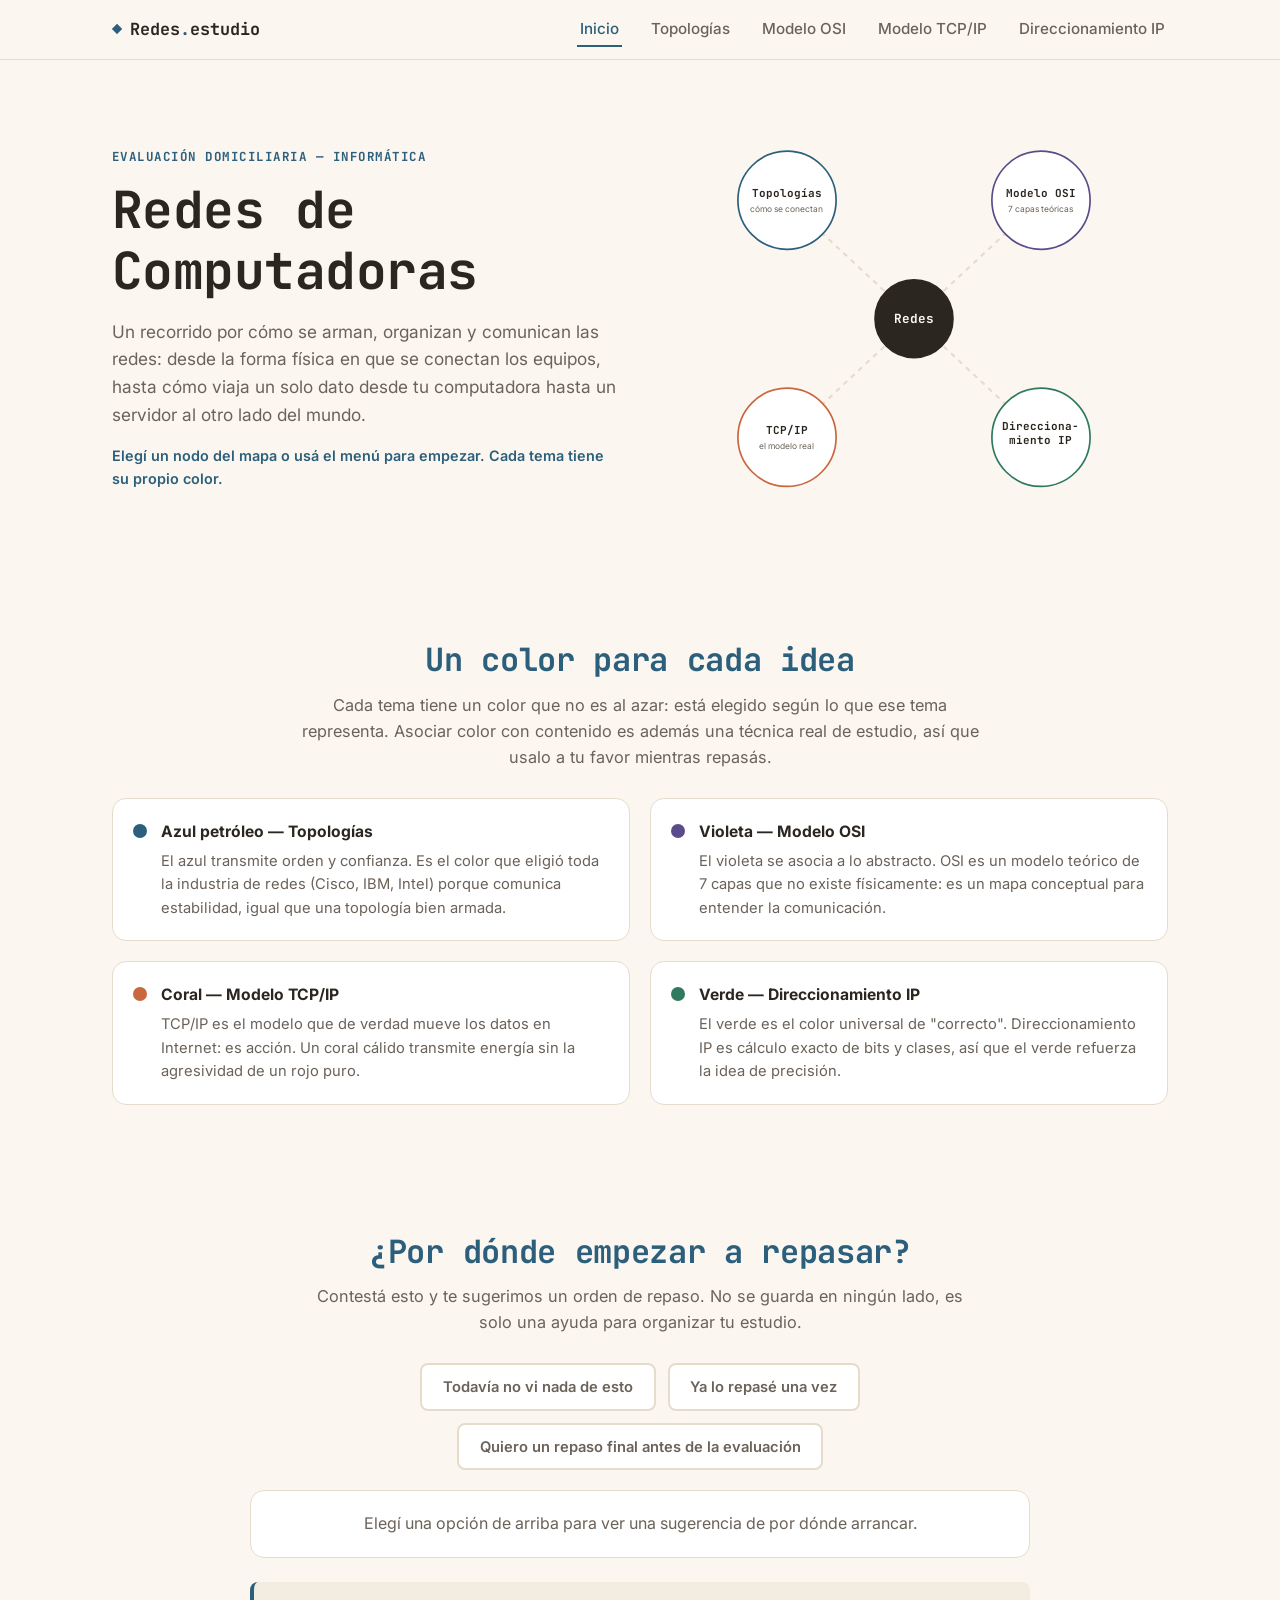
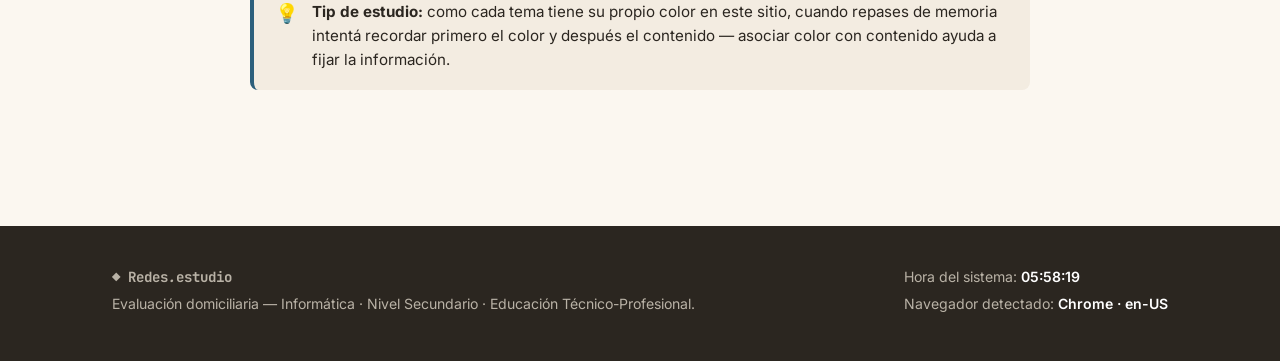
==== index.html @ 136ffb4f "Add files via upload" ====
<!DOCTYPE html>
<html lang="es">
<head>
  <meta charset="UTF-8">
  <meta name="viewport" content="width=device-width, initial-scale=1.0">
  <title>Redes de Computadoras | Evaluación Domiciliaria</title>
  <meta name="description" content="Sitio de estudio sobre topologías, modelo OSI, modelo TCP/IP y direccionamiento IP.">

  <!-- Tipografías: JetBrains Mono para títulos/números, Inter para texto de lectura -->
  <link rel="preconnect" href="https://fonts.googleapis.com">
  <link href="https://fonts.googleapis.com/css2?family=JetBrains+Mono:wght@500;700;800&family=Inter:wght@400;500;600;700&display=swap" rel="stylesheet">

  <link rel="stylesheet" href="style.css">
</head>
<body class="page-home">

  <!-- ===================== NAVEGACIÓN PRINCIPAL ===================== -->
  <header class="site-header">
    <nav class="navbar" aria-label="Navegación principal">
      <a href="index.html" class="brand">
        <span class="brand-icon" aria-hidden="true">◆</span>
        <span>Redes<em>.</em>estudio</span>
      </a>

      <!-- Botón hamburguesa para mobile -->
      <button class="nav-toggle" id="navToggle" aria-expanded="false" aria-controls="navMenu" aria-label="Abrir menú de navegación">
        <span></span><span></span><span></span>
      </button>

      <ul class="nav-menu" id="navMenu">
        <li><a href="index.html" class="active">Inicio</a></li>
        <li><a href="topologias.html" data-tema="topologias">Topologías</a></li>
        <li><a href="modelo-osi.html" data-tema="osi">Modelo OSI</a></li>
        <li><a href="modelo-tcpip.html" data-tema="tcpip">Modelo TCP/IP</a></li>
        <li><a href="direccionamiento-ip.html" data-tema="ip">Direccionamiento IP</a></li>
      </ul>
    </nav>
  </header>

  <main>
    <!-- ===================== HERO: MAPA DE RED INTERACTIVO ===================== -->
    <section class="hero">
      <div class="hero-text reveal">
        <p class="eyebrow">Evaluación domiciliaria — Informática</p>
        <h1>Redes de Computadoras</h1>
        <p class="hero-lead">
          Un recorrido por cómo se arman, organizan y comunican las redes: desde la forma
          física en que se conectan los equipos, hasta cómo viaja un solo dato desde tu
          computadora hasta un servidor al otro lado del mundo.
        </p>
        <p class="hero-hint">Elegí un nodo del mapa o usá el menú para empezar. Cada tema tiene su propio color.</p>
      </div>

      <!-- Mapa de red SVG: 4 nodos temáticos + nodo central "Redes" -->
      <div class="network-map reveal" aria-label="Mapa de navegación por temas">
        <svg viewBox="0 0 600 460" xmlns="http://www.w3.org/2000/svg" role="img" aria-labelledby="mapTitle">
          <title id="mapTitle">Mapa de los 4 temas de la guía, conectados a un nodo central</title>

          <!-- Cables (líneas) con clase para animación de "pulso" via CSS -->
          <line class="cable cable-top" x1="300" y1="230" x2="150" y2="90"></line>
          <line class="cable cable-top" x1="300" y1="230" x2="450" y2="90"></line>
          <line class="cable cable-bot" x1="300" y1="230" x2="150" y2="370"></line>
          <line class="cable cable-bot" x1="300" y1="230" x2="450" y2="370"></line>

          <!-- Nodo central -->
          <g class="node node-center">
            <circle cx="300" cy="230" r="46"></circle>
            <text x="300" y="235" text-anchor="middle">Redes</text>
          </g>

          <!-- Nodo: Topologías (azul) -->
          <a href="topologias.html" aria-label="Ir a Topologías">
            <g class="node node-link" data-color="topologias">
              <circle cx="150" cy="90" r="58"></circle>
              <text x="150" y="86" text-anchor="middle">Topologías</text>
              <text x="150" y="104" text-anchor="middle" class="node-sub">cómo se conectan</text>
            </g>
          </a>

          <!-- Nodo: Modelo OSI (violeta) -->
          <a href="modelo-osi.html" aria-label="Ir a Modelo OSI">
            <g class="node node-link" data-color="osi">
              <circle cx="450" cy="90" r="58"></circle>
              <text x="450" y="86" text-anchor="middle">Modelo OSI</text>
              <text x="450" y="104" text-anchor="middle" class="node-sub">7 capas teóricas</text>
            </g>
          </a>

          <!-- Nodo: TCP/IP (coral) -->
          <a href="modelo-tcpip.html" aria-label="Ir a Modelo TCP/IP">
            <g class="node node-link" data-color="tcpip">
              <circle cx="150" cy="370" r="58"></circle>
              <text x="150" y="366" text-anchor="middle">TCP/IP</text>
              <text x="150" y="384" text-anchor="middle" class="node-sub">el modelo real</text>
            </g>
          </a>

          <!-- Nodo: Direccionamiento IP (verde) -->
          <a href="direccionamiento-ip.html" aria-label="Ir a Direccionamiento IP">
            <g class="node node-link" data-color="ip">
              <circle cx="450" cy="370" r="58"></circle>
              <text x="450" y="362" text-anchor="middle">Direcciona-</text>
              <text x="450" y="378" text-anchor="middle">miento IP</text>
            </g>
          </a>
        </svg>
      </div>
    </section>

    <!-- ===================== POR QUÉ ESTOS COLORES ===================== -->
    <section class="section-block reveal">
      <h2>Un color para cada idea</h2>
      <p class="section-lead">
        Cada tema tiene un color que no es al azar: está elegido según lo que ese tema
        representa. Asociar color con contenido es además una técnica real de estudio,
        así que usalo a tu favor mientras repasás.
      </p>

      <div class="color-legend">
        <div class="legend-item" data-color="topologias">
          <span class="dot"></span>
          <div>
            <strong>Azul petróleo — Topologías</strong>
            <p>El azul transmite orden y confianza. Es el color que eligió toda la industria
              de redes (Cisco, IBM, Intel) porque comunica estabilidad, igual que una topología
              bien armada.</p>
          </div>
        </div>
        <div class="legend-item" data-color="osi">
          <span class="dot"></span>
          <div>
            <strong>Violeta — Modelo OSI</strong>
            <p>El violeta se asocia a lo abstracto. OSI es un modelo teórico de 7 capas que no
              existe físicamente: es un mapa conceptual para entender la comunicación.</p>
          </div>
        </div>
        <div class="legend-item" data-color="tcpip">
          <span class="dot"></span>
          <div>
            <strong>Coral — Modelo TCP/IP</strong>
            <p>TCP/IP es el modelo que de verdad mueve los datos en Internet: es acción. Un
              coral cálido transmite energía sin la agresividad de un rojo puro.</p>
          </div>
        </div>
        <div class="legend-item" data-color="ip">
          <span class="dot"></span>
          <div>
            <strong>Verde — Direccionamiento IP</strong>
            <p>El verde es el color universal de "correcto". Direccionamiento IP es cálculo
              exacto de bits y clases, así que el verde refuerza la idea de precisión.</p>
          </div>
        </div>
      </div>
    </section>

    <!-- ===================== POR DÓNDE EMPEZAR (interactivo) ===================== -->
    <section class="section-block reveal" id="empezar">
      <h2>¿Por dónde empezar a repasar?</h2>
      <p class="section-lead">
        Contestá esto y te sugerimos un orden de repaso. No se guarda en ningún lado,
        es solo una ayuda para organizar tu estudio.
      </p>

      <div class="start-picker" role="group" aria-label="Elegí tu nivel de repaso">
        <button class="pick-btn" data-nivel="nunca">Todavía no vi nada de esto</button>
        <button class="pick-btn" data-nivel="una-vez">Ya lo repasé una vez</button>
        <button class="pick-btn" data-nivel="repaso-final">Quiero un repaso final antes de la evaluación</button>
      </div>

      <div class="start-result" id="startResult" aria-live="polite">
        Elegí una opción de arriba para ver una sugerencia de por dónde arrancar.
      </div>

      <div class="callout callout-tip">
        <span class="callout-icon" aria-hidden="true">💡</span>
        <p><strong>Tip de estudio:</strong> como cada tema tiene su propio color en este sitio, cuando repases de memoria intentá recordar primero el color y después el contenido — asociar color con contenido ayuda a fijar la información.</p>
      </div>
    </section>
  </main>

  <!-- ===================== FOOTER ===================== -->
  <footer class="site-footer">
    <div class="footer-grid">
      <div>
        <p class="brand-footer"><span aria-hidden="true">◆</span> Redes<em>.</em>estudio</p>
        <p>Evaluación domiciliaria — Informática · Nivel Secundario · Educación Técnico-Profesional.</p>
      </div>
      <div class="footer-info">
        <p>Hora del sistema: <span id="reloj">--:--:--</span></p>
        <p>Navegador detectado: <span id="navegadorInfo">—</span></p>
      </div>
    </div>
  </footer>

  <!-- Botón flotante volver arriba -->
  <button id="btnVolverArriba" class="btn-top" aria-label="Volver arriba" title="Volver arriba">↑</button>

  <script src="script.js"></script>
</body>
</html>
---- style.css ----
/* ==========================================================================
   REDES.ESTUDIO — HOJA DE ESTILOS PRINCIPAL
   Paleta basada en teoría del color:
   - Fondo marfil cálido: reduce fatiga visual y ansiedad de estudio.
   - Sin rojo puro en ningún estado (ni errores): evita elevar el estrés.
   - Cada tema tiene su propio color con significado (ver README / index.html).
   ========================================================================== */

/* ---------- 1. VARIABLES GLOBALES ---------- */
:root {
  /* Base neutra cálida */
  --bg: #FBF7F0;
  --bg-alt: #F3ECE1;
  --surface: #FFFFFF;
  --ink: #2B2620;
  --muted: #6B6259;
  --border: #E5DCCB;

  /* Color "de marca" por defecto (home) */
  --accent: #2C5F7C;
  --accent-ink: #FFFFFF;

  /* Estado de error/atención: terracota apagado, nunca rojo puro */
  --warn: #B5654A;

  /* Colores temáticos (definidos con significado, ver index.html) */
  --c-topologias: #2C5F7C;
  --c-topologias-soft: #DCE9F0;
  --c-osi: #5B4B8A;
  --c-osi-soft: #E6E1F2;
  --c-tcpip: #C9683F;
  --c-tcpip-soft: #F5E1D3;
  --c-ip: #2F7A5E;
  --c-ip-soft: #DCEDE4;

  /* Tipografía */
  --font-display: 'JetBrains Mono', 'Courier New', monospace;
  --font-body: 'Inter', system-ui, -apple-system, sans-serif;

  /* Layout */
  --max-width: 1120px;
  --radius: 14px;
  --radius-sm: 8px;
  --shadow: 0 4px 20px rgba(43, 38, 32, 0.06);
  --shadow-md: 0 10px 30px rgba(43, 38, 32, 0.10);

  --transition: 200ms ease;
}

/* Cada página temática sobrescribe --accent según su data-color */
body.page-tema[data-color="topologias"] { --accent: var(--c-topologias); --accent-soft: var(--c-topologias-soft); }
body.page-tema[data-color="osi"]        { --accent: var(--c-osi);        --accent-soft: var(--c-osi-soft); }
body.page-tema[data-color="tcpip"]      { --accent: var(--c-tcpip);      --accent-soft: var(--c-tcpip-soft); }
body.page-tema[data-color="ip"]         { --accent: var(--c-ip);         --accent-soft: var(--c-ip-soft); }

/* ---------- 2. RESET BÁSICO ---------- */
* { box-sizing: border-box; margin: 0; padding: 0; }

html { scroll-behavior: smooth; }

body {
  font-family: var(--font-body);
  background: var(--bg);
  color: var(--ink);
  line-height: 1.6;
  font-size: 16px;
  -webkit-font-smoothing: antialiased;
}

img, svg { display: block; max-width: 100%; }

a { color: inherit; text-decoration: none; }

ul { list-style: none; }

button {
  font-family: inherit;
  cursor: pointer;
  border: none;
  background: none;
  color: inherit;
}

input, select {
  font-family: inherit;
  font-size: 1rem;
}

h1, h2, h3 {
  font-family: var(--font-display);
  line-height: 1.2;
  letter-spacing: -0.01em;
}

/* Respeta a quienes prefieren menos movimiento */
@media (prefers-reduced-motion: reduce) {
  html { scroll-behavior: auto; }
  *, *::before, *::after { animation-duration: 0.001ms !important; transition-duration: 0.001ms !important; }
}

/* Foco visible accesible en todo elemento interactivo */
a:focus-visible, button:focus-visible, input:focus-visible, select:focus-visible {
  outline: 3px solid var(--accent);
  outline-offset: 2px;
  border-radius: 4px;
}

/* ---------- 3. UTILIDADES DE LAYOUT ---------- */
main { display: block; }

.section-block {
  max-width: var(--max-width);
  margin: 0 auto;
  padding: clamp(2.5rem, 5vw, 4.5rem) clamp(1.25rem, 4vw, 2rem);
}

.section-block > h2 {
  font-size: clamp(1.5rem, 3vw, 2rem);
  color: var(--accent);
  margin-bottom: 0.75rem;
  text-align: center;
}

.section-block > .section-lead {
  max-width: 68ch;
  color: var(--muted);
  margin: 0 auto 1.75rem;
  font-size: 1.02rem;
  text-align: center;
}

.eyebrow {
  font-family: var(--font-display);
  text-transform: uppercase;
  letter-spacing: 0.12em;
  font-size: 0.78rem;
  color: var(--accent);
  font-weight: 700;
  margin-bottom: 0.75rem;
}

/* Bloques de contenido (acordeón, tablas, tarjetas) centrados y con ancho
   de lectura cómodo, para que no queden pegados al margen izquierdo */
.accordion,
.table-wrap,
.translator,
.ip-calculator,
.comparator,
.matching-game,
.cards-grid,
.check-list,
.ip-bytes-demo,
.start-picker,
.start-result {
  max-width: 780px;
  margin-left: auto;
  margin-right: auto;
}

.info-card {
  max-width: 780px;
  margin-left: auto;
  margin-right: auto;
}


/* Animación de aparición al hacer scroll (IntersectionObserver la activa) */
.reveal {
  opacity: 0;
  transform: translateY(18px);
  transition: opacity 600ms ease, transform 600ms ease;
}
.reveal.is-visible {
  opacity: 1;
  transform: translateY(0);
}

/* ---------- 4. NAVEGACIÓN ---------- */
.site-header {
  position: sticky;
  top: 0;
  z-index: 100;
  background: rgba(251, 247, 240, 0.92);
  backdrop-filter: blur(8px);
  border-bottom: 1px solid var(--border);
}

.navbar {
  max-width: var(--max-width);
  margin: 0 auto;
  display: flex;
  align-items: center;
  justify-content: space-between;
  padding: 1rem clamp(1.25rem, 4vw, 2rem);
}

.brand {
  display: flex;
  align-items: center;
  gap: 0.5rem;
  font-family: var(--font-display);
  font-weight: 700;
  font-size: 1.05rem;
}
.brand em { color: var(--accent); font-style: normal; }
.brand-icon { color: var(--accent); }

.nav-menu {
  display: flex;
  gap: clamp(0.75rem, 2vw, 1.75rem);
}

.nav-menu a {
  font-size: 0.95rem;
  font-weight: 500;
  color: var(--muted);
  padding: 0.4rem 0.2rem;
  border-bottom: 2px solid transparent;
  transition: color var(--transition), border-color var(--transition);
}

.nav-menu a:hover,
.nav-menu a.active {
  color: var(--accent);
  border-bottom-color: var(--accent);
}

/* Botón hamburguesa, oculto en desktop */
.nav-toggle {
  display: none;
  flex-direction: column;
  gap: 5px;
  padding: 0.4rem;
}
.nav-toggle span {
  width: 24px;
  height: 2px;
  background: var(--ink);
  border-radius: 2px;
  transition: transform var(--transition), opacity var(--transition);
}
.nav-toggle[aria-expanded="true"] span:nth-child(1) { transform: translateY(7px) rotate(45deg); }
.nav-toggle[aria-expanded="true"] span:nth-child(2) { opacity: 0; }
.nav-toggle[aria-expanded="true"] span:nth-child(3) { transform: translateY(-7px) rotate(-45deg); }

/* ---------- 5. HERO (HOME) ---------- */
.hero {
  max-width: var(--max-width);
  margin: 0 auto;
  padding: clamp(2rem, 6vw, 4rem) clamp(1.25rem, 4vw, 2rem);
  display: grid;
  grid-template-columns: 1fr 1fr;
  gap: 2.5rem;
  align-items: center;
}

.hero-text h1 {
  font-size: clamp(2.2rem, 5vw, 3.2rem);
  margin-bottom: 1rem;
  color: var(--ink);
}

.hero-lead {
  color: var(--muted);
  font-size: 1.08rem;
  max-width: 52ch;
  margin-bottom: 1rem;
}

.hero-hint {
  font-size: 0.9rem;
  color: var(--accent);
  font-weight: 600;
}

/* ---------- 6. MAPA DE RED SVG (HOME) ---------- */
.network-map svg {
  width: 100%;
  height: auto;
  overflow: visible;
}

.cable {
  stroke: var(--border);
  stroke-width: 2.5;
  stroke-dasharray: 6 6;
  animation: dash-flow 3.5s linear infinite;
}
@keyframes dash-flow {
  to { stroke-dashoffset: -120; }
}

.node circle {
  fill: var(--surface);
  stroke: var(--border);
  stroke-width: 2;
  transition: transform var(--transition), stroke var(--transition), fill var(--transition);
  transform-origin: center;
  transform-box: fill-box;
}

.node-center circle {
  fill: var(--ink);
  stroke: var(--ink);
}
.node-center text {
  fill: var(--bg);
  font-family: var(--font-display);
  font-weight: 700;
  font-size: 15px;
}

.node-link { cursor: pointer; }
.node-link text {
  font-family: var(--font-display);
  font-weight: 700;
  font-size: 13px;
  fill: var(--ink);
  pointer-events: none;
}
.node-link .node-sub {
  font-family: var(--font-body);
  font-weight: 400;
  font-size: 10px;
  fill: var(--muted);
}

.node-link[data-color="topologias"] circle { stroke: var(--c-topologias); }
.node-link[data-color="osi"] circle        { stroke: var(--c-osi); }
.node-link[data-color="tcpip"] circle      { stroke: var(--c-tcpip); }
.node-link[data-color="ip"] circle         { stroke: var(--c-ip); }

.node-link:hover circle,
.node-link:focus circle {
  transform: scale(1.06);
}
.node-link[data-color="topologias"]:hover circle { fill: var(--c-topologias-soft); }
.node-link[data-color="osi"]:hover circle        { fill: var(--c-osi-soft); }
.node-link[data-color="tcpip"]:hover circle      { fill: var(--c-tcpip-soft); }
.node-link[data-color="ip"]:hover circle         { fill: var(--c-ip-soft); }

/* ---------- 7. LEYENDA DE COLORES (HOME) ---------- */
.color-legend {
  display: grid;
  grid-template-columns: repeat(2, 1fr);
  gap: 1.25rem;
}

.legend-item {
  display: flex;
  gap: 0.9rem;
  background: var(--surface);
  border: 1px solid var(--border);
  border-radius: var(--radius);
  padding: 1.25rem;
}

.legend-item .dot {
  flex-shrink: 0;
  width: 14px;
  height: 14px;
  border-radius: 50%;
  margin-top: 0.3rem;
}
.legend-item[data-color="topologias"] .dot { background: var(--c-topologias); }
.legend-item[data-color="osi"] .dot        { background: var(--c-osi); }
.legend-item[data-color="tcpip"] .dot      { background: var(--c-tcpip); }
.legend-item[data-color="ip"] .dot         { background: var(--c-ip); }

.legend-item strong { display: block; margin-bottom: 0.35rem; font-size: 0.98rem; }
.legend-item p { color: var(--muted); font-size: 0.92rem; }

/* ---------- 8. HERO DE PÁGINA TEMÁTICA ---------- */
.tema-hero {
  max-width: var(--max-width);
  margin: 0 auto;
  padding: clamp(2.5rem, 6vw, 4rem) clamp(1.25rem, 4vw, 2rem) 1rem;
  border-bottom: 1px solid var(--border);
  text-align: center;
}

.tema-hero .hero-lead {
  margin-left: auto;
  margin-right: auto;
}

.tema-hero h1 {
  font-size: clamp(2rem, 4.5vw, 2.8rem);
  color: var(--accent);
  margin-bottom: 1rem;
}

/* ---------- 9. TARJETAS / ACORDEÓN ---------- */
.accordion {
  display: flex;
  flex-direction: column;
  gap: 0.75rem;
}

.accordion-item {
  background: var(--surface);
  border: 1px solid var(--border);
  border-radius: var(--radius-sm);
  overflow: hidden;
}

.accordion-header {
  width: 100%;
  display: flex;
  align-items: center;
  gap: 1rem;
  padding: 1.1rem 1.3rem;
  font-size: 1.05rem;
  font-weight: 600;
  text-align: left;
  transition: background var(--transition);
}
.accordion-header:hover { background: var(--accent-soft, var(--bg-alt)); }

.accordion-num {
  font-family: var(--font-display);
  font-weight: 800;
  color: var(--accent);
  min-width: 1.8rem;
}

.accordion-header span:nth-child(2) { flex: 1; }

.accordion-icon {
  font-size: 1.3rem;
  font-weight: 700;
  color: var(--accent);
  transition: transform var(--transition);
}
.accordion-header[aria-expanded="true"] .accordion-icon { transform: rotate(45deg); }

.accordion-panel {
  max-height: 0;
  overflow: hidden;
  transition: max-height 350ms ease, padding var(--transition);
  padding: 0 1.3rem;
  color: var(--muted);
}
.accordion-panel.is-open {
  padding: 0 1.3rem 1.3rem;
}

.accordion-panel p { margin-bottom: 0.75rem; }
.accordion-panel ul { margin: 0.5rem 0 0.75rem 1.2rem; list-style: disc; }
.accordion-panel li { margin-bottom: 0.4rem; }
.accordion-panel code {
  background: var(--bg-alt);
  padding: 0.1rem 0.4rem;
  border-radius: 4px;
  font-family: var(--font-display);
  font-size: 0.9em;
}

/* ---------- 10. LISTAS CON CHECK ---------- */
.check-list li {
  position: relative;
  padding-left: 1.6rem;
  margin-bottom: 0.6rem;
  color: var(--muted);
}
.check-list li::before {
  content: "✓";
  position: absolute;
  left: 0;
  color: var(--accent);
  font-weight: 700;
}

/* ---------- 11. TABLAS ---------- */
.table-wrap {
  overflow-x: auto;
  margin-bottom: 1.5rem;
  border: 1px solid var(--border);
  border-radius: var(--radius-sm);
}

table {
  width: 100%;
  border-collapse: collapse;
  min-width: 480px;
}

thead {
  background: var(--accent);
  color: #fff;
}

th, td {
  padding: 0.75rem 1rem;
  text-align: left;
  font-size: 0.94rem;
}

tbody tr:nth-child(even) { background: var(--bg-alt); }
tbody tr { border-top: 1px solid var(--border); }

/* ---------- 12. TARJETAS INFO / GRID ---------- */
.info-card {
  background: var(--surface);
  border: 1px solid var(--border);
  border-left: 4px solid var(--accent);
  border-radius: var(--radius-sm);
  padding: 1.5rem;
  margin-bottom: 1rem;
  color: var(--muted);
}
.info-card h3 { color: var(--ink); font-size: 1.05rem; margin-bottom: 0.6rem; }
.info-card p, .info-card ul { margin-bottom: 0.6rem; }
.info-card ul { margin-left: 1.2rem; list-style: disc; }

.cards-grid {
  display: grid;
  grid-template-columns: repeat(2, 1fr);
  gap: 1rem;
}

/* ---------- 13. COMPARADOR LAN/WAN/INTERNET ---------- */
.comparator-buttons {
  display: flex;
  gap: 0.6rem;
  margin-bottom: 1.25rem;
  flex-wrap: wrap;
}

.comp-btn {
  padding: 0.6rem 1.3rem;
  border: 2px solid var(--border);
  border-radius: 999px;
  font-weight: 600;
  color: var(--muted);
  transition: all var(--transition);
}
.comp-btn:hover { border-color: var(--accent); color: var(--accent); }
.comp-btn.active {
  background: var(--accent);
  border-color: var(--accent);
  color: #fff;
}

.comparator-result {
  background: var(--surface);
  border: 1px solid var(--border);
  border-radius: var(--radius);
  padding: 1.5rem;
  margin-bottom: 1.5rem;
}
.comparator-result h3 { color: var(--accent); margin-bottom: 0.75rem; font-size: 1.15rem; }
.comparator-result p { margin-bottom: 0.4rem; }

/* ---------- 14. TRADUCTOR DE PROTOCOLOS ---------- */
.translator {
  background: var(--surface);
  border: 1px solid var(--border);
  border-radius: var(--radius);
  padding: 1.5rem;
  max-width: 520px;
}

.translator label { display: block; font-weight: 600; margin-bottom: 0.5rem; }

.translator select {
  width: 100%;
  padding: 0.7rem;
  border: 2px solid var(--border);
  border-radius: var(--radius-sm);
  margin-bottom: 1rem;
  background: var(--bg);
}

.translator-result {
  background: var(--bg-alt);
  border-radius: var(--radius-sm);
  padding: 1rem;
  font-size: 0.95rem;
  min-height: 3rem;
  display: flex;
  align-items: center;
}
.translator-result.has-result {
  border-left: 4px solid var(--accent);
  font-weight: 500;
}

/* ---------- 15. JUEGO DE RELACIONAR (TCP/IP) ---------- */
.matching-game {
  display: grid;
  grid-template-columns: 1fr 1fr;
  gap: 2rem;
  max-width: 700px;
}

.matching-col { display: flex; flex-direction: column; gap: 0.75rem; }

.match-item {
  background: var(--surface);
  border: 2px solid var(--border);
  border-radius: var(--radius-sm);
  padding: 0.85rem 1.1rem;
  text-align: left;
  font-weight: 500;
  transition: all var(--transition);
}
.match-item:hover { border-color: var(--accent); }
.match-item.selected { border-color: var(--accent); background: var(--accent-soft, var(--bg-alt)); }
.match-item.correct { border-color: var(--c-ip); background: var(--c-ip-soft); }
.match-item.incorrect { border-color: var(--warn); background: #F5E4DC; }

.matching-feedback {
  margin-top: 1rem;
  font-weight: 600;
  min-height: 1.5rem;
}

/* ---------- 16. DIRECCIONAMIENTO IP: BYTES Y CALCULADORA ---------- */
.ip-bytes-demo {
  display: flex;
  align-items: center;
  justify-content: center;
  flex-wrap: wrap;
  gap: 0.4rem;
  background: var(--surface);
  border: 1px solid var(--border);
  border-radius: var(--radius);
  padding: 2rem 1rem;
  margin-bottom: 1.5rem;
}

.byte-box {
  display: flex;
  flex-direction: column;
  align-items: center;
  gap: 0.4rem;
  background: var(--accent-soft, var(--bg-alt));
  border-radius: var(--radius-sm);
  padding: 0.75rem 1rem;
  min-width: 70px;
}
.byte-label { font-size: 0.7rem; color: var(--muted); text-transform: uppercase; letter-spacing: 0.05em; }
.byte-value { font-family: var(--font-display); font-size: 1.3rem; font-weight: 700; color: var(--accent); }
.byte-dot { font-size: 1.5rem; font-weight: 800; color: var(--muted); }

.ip-calculator {
  background: var(--surface);
  border: 1px solid var(--border);
  border-radius: var(--radius);
  padding: 1.5rem;
  max-width: 520px;
}

.ip-result {
  margin-top: 1rem;
  padding: 1rem;
  border-radius: var(--radius-sm);
  background: var(--bg-alt);
  min-height: 2.5rem;
  font-size: 0.95rem;
}
.ip-result.has-result { border-left: 4px solid var(--accent); font-weight: 500; }
.ip-result.is-error { border-left: 4px solid var(--warn); color: var(--warn); font-weight: 600; }

/* ---------- 17. FORMULARIOS (usados en la calculadora de IP) ---------- */
.form-field label {
  display: block;
  font-weight: 600;
  margin-bottom: 0.4rem;
  font-size: 0.94rem;
}

.form-field input {
  width: 100%;
  padding: 0.75rem 0.9rem;
  border: 2px solid var(--border);
  border-radius: var(--radius-sm);
  background: var(--surface);
  transition: border-color var(--transition);
}
.form-field input:focus { border-color: var(--accent); outline: none; }
.form-field input.is-invalid { border-color: var(--warn); }

.field-error {
  display: block;
  margin-top: 0.35rem;
  color: var(--warn);
  font-size: 0.82rem;
  min-height: 1.1rem;
}

.form-actions { display: flex; gap: 0.75rem; flex-wrap: wrap; }

.btn {
  padding: 0.75rem 1.5rem;
  border-radius: 999px;
  font-weight: 600;
  font-size: 0.95rem;
  transition: all var(--transition);
}

.btn-primary {
  background: var(--accent);
  color: #fff;
}
.btn-primary:hover { filter: brightness(1.08); transform: translateY(-1px); }

.btn-ghost {
  background: transparent;
  border: 2px solid var(--border);
  color: var(--ink);
}
.btn-ghost:hover { border-color: var(--accent); color: var(--accent); }

.btn-small {
  padding: 0.5rem 1.1rem;
  font-size: 0.85rem;
}

/* ---------- 17.b DIAGRAMAS DE TOPOLOGÍA: texto a la izquierda, gráfico a la derecha ---------- */
.accordion-controls {
  max-width: 780px;
  margin: 0 auto 1.25rem;
  display: flex;
  justify-content: flex-end;
}

.topology-content {
  display: flex;
  align-items: flex-start;
  gap: 2rem;
}

.topology-text {
  flex: 1 1 55%;
  min-width: 0;
  text-align: left;
}
.topology-text p { text-align: left; }
.topology-text ul { text-align: left; }

.topology-diagram {
  flex: 0 0 260px;
  width: 260px;
  text-align: center;
}

.topology-diagram svg {
  width: 100%;
  height: auto;
  max-width: 260px;
}

.diagram-caption {
  font-size: 0.8rem;
  color: var(--muted);
  margin-top: 0.5rem;
  text-align: center;
}

/* Nodos (equipos): cuadrados con borde de color de acento */
.diag-node rect {
  fill: var(--surface);
  stroke: var(--accent);
  stroke-width: 2.5;
}
.diag-node.diag-hub rect {
  fill: var(--accent);
  stroke: var(--accent);
}

/* Cables/líneas que unen los componentes */
.diag-cable {
  stroke: var(--muted);
  stroke-width: 2.5;
  fill: none;
}
.diag-drop {
  stroke: var(--muted);
  stroke-width: 2.5;
}
.diag-cable-group line {
  stroke: var(--border);
  stroke-width: 2;
}

/* ---------- 17.c AVISOS / CALLOUTS ---------- */
.callout {
  max-width: 780px;
  margin: 0 auto 1.5rem;
  display: flex;
  gap: 0.85rem;
  align-items: flex-start;
  padding: 1.1rem 1.3rem;
  border-radius: var(--radius-sm);
  border-left: 4px solid var(--accent);
  background: var(--accent-soft, var(--bg-alt));
}

.callout p { color: var(--ink); font-size: 0.95rem; text-align: left; }

.callout-icon { font-size: 1.2rem; line-height: 1.4; flex-shrink: 0; }

.callout-warn {
  border-left-color: var(--warn);
  background: #F5E7DE;
}

/* ---------- 17.d SELECTOR "¿POR DÓNDE EMPEZAR?" (home) ---------- */
.start-picker {
  display: flex;
  flex-wrap: wrap;
  justify-content: center;
  gap: 0.75rem;
  margin-bottom: 1.25rem;
}

.pick-btn {
  padding: 0.8rem 1.3rem;
  border: 2px solid var(--border);
  border-radius: var(--radius-sm);
  font-weight: 600;
  font-size: 0.92rem;
  color: var(--muted);
  background: var(--surface);
  transition: all var(--transition);
}
.pick-btn:hover { border-color: var(--accent); color: var(--accent); }
.pick-btn.active {
  background: var(--accent);
  border-color: var(--accent);
  color: #fff;
}

.start-result {
  background: var(--surface);
  border: 1px solid var(--border);
  border-radius: var(--radius);
  padding: 1.25rem 1.5rem;
  text-align: center;
  color: var(--muted);
  margin-bottom: 1.5rem;
}
.start-result.has-result { border-left: 4px solid var(--accent); color: var(--ink); text-align: left; }

/* ---------- 18. FOOTER ---------- */
.site-footer {
  background: var(--ink);
  color: var(--bg);
  margin-top: 3rem;
}

.footer-grid {
  max-width: var(--max-width);
  margin: 0 auto;
  padding: 2.5rem clamp(1.25rem, 4vw, 2rem);
  display: flex;
  justify-content: space-between;
  gap: 2rem;
  flex-wrap: wrap;
}

.brand-footer {
  font-family: var(--font-display);
  font-weight: 700;
  margin-bottom: 0.5rem;
  color: #fff;
}

.footer-grid p { color: #B9B2A6; font-size: 0.88rem; margin-bottom: 0.3rem; }
.footer-info span { color: #fff; font-weight: 600; }

/* ---------- 19. BOTÓN VOLVER ARRIBA ---------- */
.btn-top {
  position: fixed;
  bottom: 1.5rem;
  right: 1.5rem;
  width: 46px;
  height: 46px;
  border-radius: 50%;
  background: var(--accent);
  color: #fff;
  font-size: 1.2rem;
  box-shadow: var(--shadow-md);
  opacity: 0;
  pointer-events: none;
  transform: translateY(10px);
  transition: all var(--transition);
  z-index: 90;
}
.btn-top.is-visible {
  opacity: 1;
  pointer-events: auto;
  transform: translateY(0);
}
.btn-top:hover { filter: brightness(1.1); }

/* ==========================================================================
   RESPONSIVE
   ========================================================================== */

/* Tablets */
@media (max-width: 860px) {
  .hero { grid-template-columns: 1fr; }
  .cards-grid { grid-template-columns: 1fr; }
  .topology-diagram { flex: 0 0 210px; width: 210px; }
}

/* Mobile */
@media (max-width: 700px) {
  .nav-toggle { display: flex; }

  .nav-menu {
    position: absolute;
    top: 100%;
    left: 0;
    right: 0;
    background: var(--surface);
    border-bottom: 1px solid var(--border);
    flex-direction: column;
    padding: 1rem clamp(1.25rem, 4vw, 2rem) 1.5rem;
    gap: 0.25rem;
    display: none;
  }
  .nav-menu.is-open { display: flex; }
  .nav-menu a { display: block; padding: 0.6rem 0; }

  .color-legend { grid-template-columns: 1fr; }

  .matching-game { grid-template-columns: 1fr; gap: 1rem; }

  table { min-width: 420px; }

  .ip-bytes-demo { gap: 0.2rem; }
  .byte-box { min-width: 58px; padding: 0.6rem 0.5rem; }
  .byte-value { font-size: 1.05rem; }

  /* En mobile, el diagrama pasa a estar debajo del texto, no al costado */
  .topology-content {
    flex-direction: column;
    align-items: center;
  }
  .topology-text { text-align: left; width: 100%; }
  .topology-diagram { flex: 0 0 auto; width: 100%; max-width: 260px; margin: 0 auto; }

  .accordion-controls { justify-content: center; }
}

@media (max-width: 420px) {
  .section-block { padding-left: 1rem; padding-right: 1rem; }
  .btn { padding: 0.7rem 1.1rem; font-size: 0.9rem; }
}
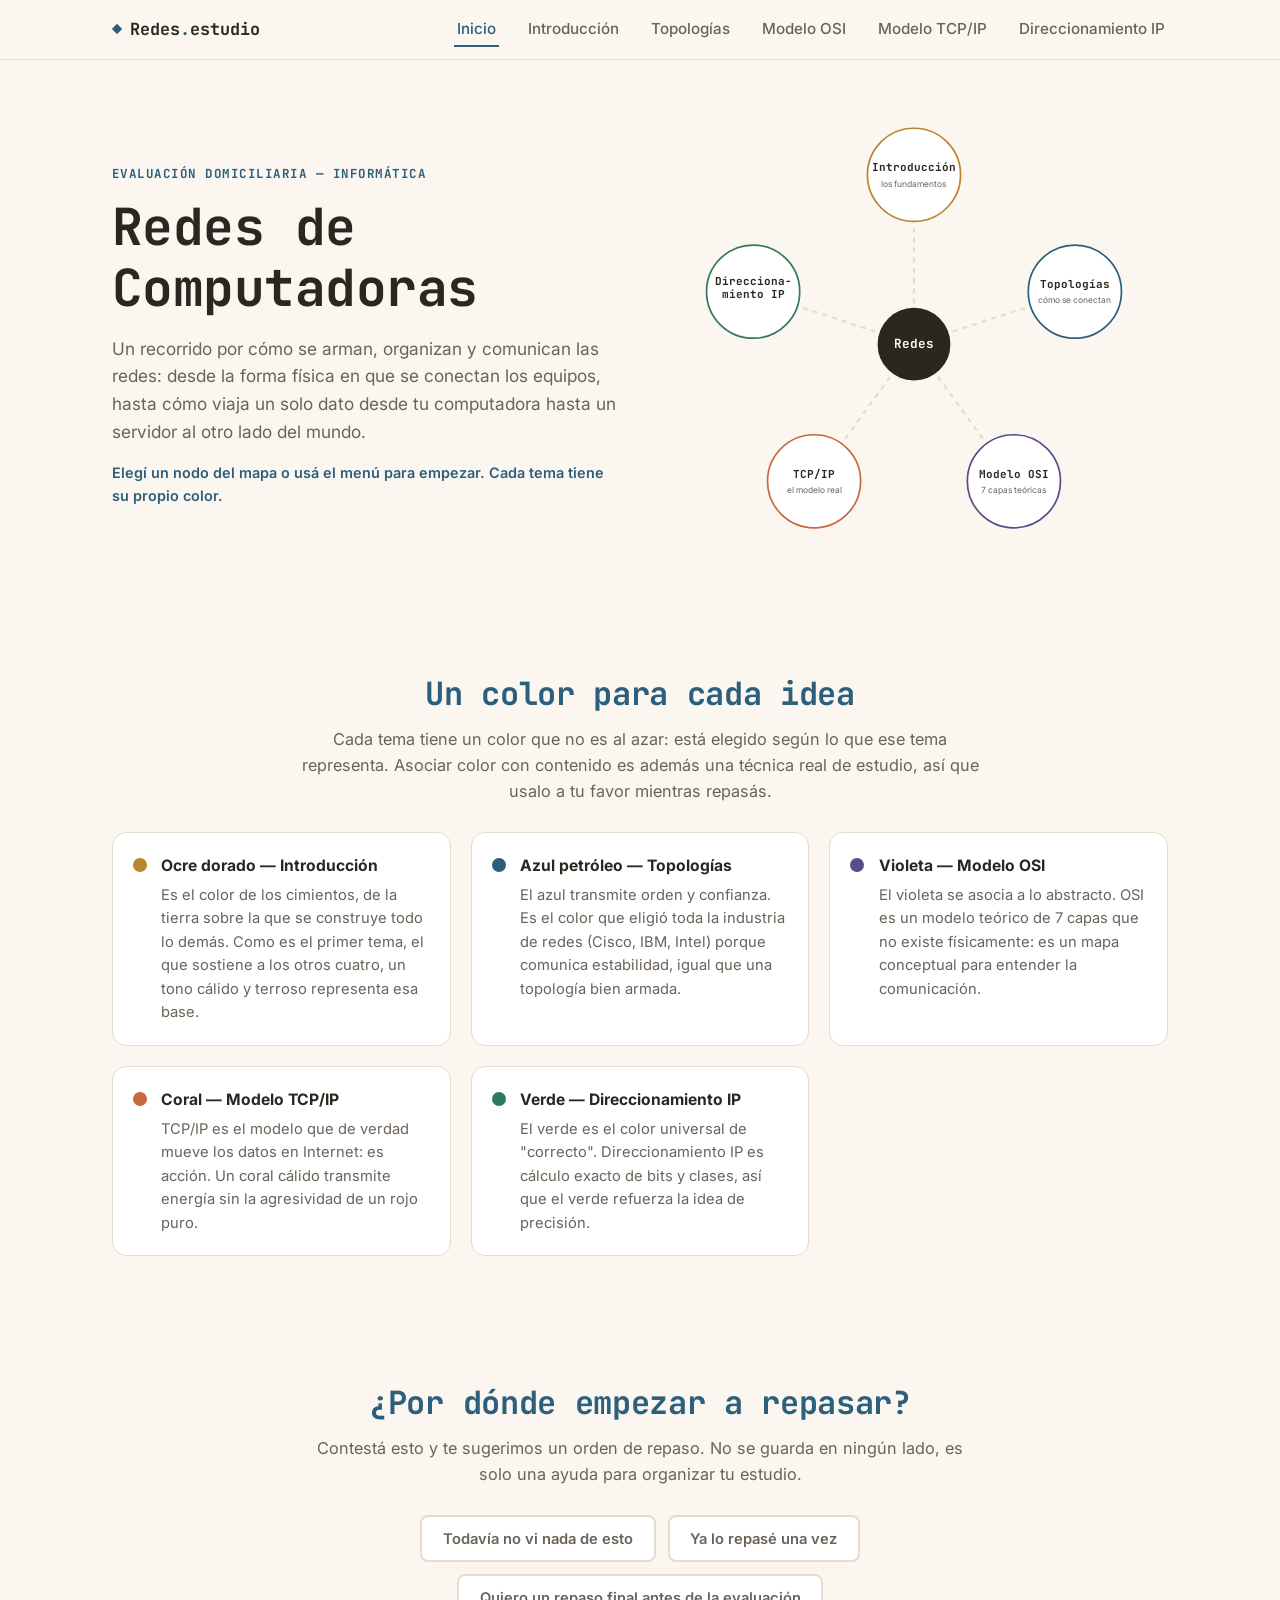
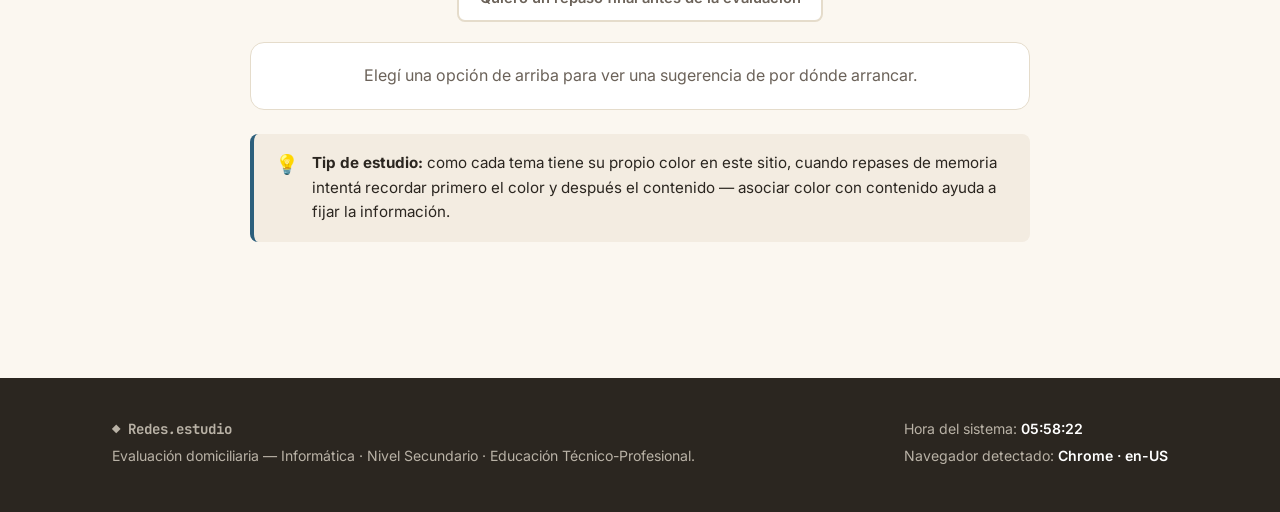
==== commit 3cb9527f: "Add files via upload" ====
--- a/index.html
+++ b/index.html
@@ -29,6 +29,7 @@
 
       <ul class="nav-menu" id="navMenu">
         <li><a href="index.html" class="active">Inicio</a></li>
+        <li><a href="introduccion.html">Introducción</a></li>
         <li><a href="topologias.html" data-tema="topologias">Topologías</a></li>
         <li><a href="modelo-osi.html" data-tema="osi">Modelo OSI</a></li>
         <li><a href="modelo-tcpip.html" data-tema="tcpip">Modelo TCP/IP</a></li>
@@ -51,56 +52,66 @@
         <p class="hero-hint">Elegí un nodo del mapa o usá el menú para empezar. Cada tema tiene su propio color.</p>
       </div>
 
-      <!-- Mapa de red SVG: 4 nodos temáticos + nodo central "Redes" -->
+      <!-- Mapa de red SVG: 5 nodos temáticos (pentágono) + nodo central "Redes" -->
       <div class="network-map reveal" aria-label="Mapa de navegación por temas">
-        <svg viewBox="0 0 600 460" xmlns="http://www.w3.org/2000/svg" role="img" aria-labelledby="mapTitle">
-          <title id="mapTitle">Mapa de los 4 temas de la guía, conectados a un nodo central</title>
+        <svg viewBox="0 0 600 500" xmlns="http://www.w3.org/2000/svg" role="img" aria-labelledby="mapTitle">
+          <title id="mapTitle">Mapa de los 5 temas de la guía, conectados a un nodo central</title>
 
           <!-- Cables (líneas) con clase para animación de "pulso" via CSS -->
-          <line class="cable cable-top" x1="300" y1="230" x2="150" y2="90"></line>
-          <line class="cable cable-top" x1="300" y1="230" x2="450" y2="90"></line>
-          <line class="cable cable-bot" x1="300" y1="230" x2="150" y2="370"></line>
-          <line class="cable cable-bot" x1="300" y1="230" x2="450" y2="370"></line>
+          <line class="cable cable-top" x1="300" y1="260" x2="300" y2="60"></line>
+          <line class="cable cable-top" x1="300" y1="260" x2="490" y2="198"></line>
+          <line class="cable cable-bot" x1="300" y1="260" x2="418" y2="422"></line>
+          <line class="cable cable-bot" x1="300" y1="260" x2="182" y2="422"></line>
+          <line class="cable cable-top" x1="300" y1="260" x2="110" y2="198"></line>
 
           <!-- Nodo central -->
           <g class="node node-center">
-            <circle cx="300" cy="230" r="46"></circle>
-            <text x="300" y="235" text-anchor="middle">Redes</text>
+            <circle cx="300" cy="260" r="42"></circle>
+            <text x="300" y="265" text-anchor="middle">Redes</text>
           </g>
+
+          <!-- Nodo: Introducción (ocre) -->
+          <a href="introduccion.html" aria-label="Ir a Introducción">
+            <g class="node node-link" data-color="intro">
+              <circle cx="300" cy="60" r="55"></circle>
+              <text x="300" y="56" text-anchor="middle">Introducción</text>
+              <text x="300" y="74" text-anchor="middle" class="node-sub">los fundamentos</text>
+            </g>
+          </a>
 
           <!-- Nodo: Topologías (azul) -->
           <a href="topologias.html" aria-label="Ir a Topologías">
             <g class="node node-link" data-color="topologias">
-              <circle cx="150" cy="90" r="58"></circle>
-              <text x="150" y="86" text-anchor="middle">Topologías</text>
-              <text x="150" y="104" text-anchor="middle" class="node-sub">cómo se conectan</text>
+              <circle cx="490" cy="198" r="55"></circle>
+              <text x="490" y="194" text-anchor="middle">Topologías</text>
+              <text x="490" y="212" text-anchor="middle" class="node-sub">cómo se conectan</text>
             </g>
           </a>
 
           <!-- Nodo: Modelo OSI (violeta) -->
           <a href="modelo-osi.html" aria-label="Ir a Modelo OSI">
             <g class="node node-link" data-color="osi">
-              <circle cx="450" cy="90" r="58"></circle>
-              <text x="450" y="86" text-anchor="middle">Modelo OSI</text>
-              <text x="450" y="104" text-anchor="middle" class="node-sub">7 capas teóricas</text>
+              <circle cx="418" cy="422" r="55"></circle>
+              <text x="418" y="418" text-anchor="middle">Modelo OSI</text>
+              <text x="418" y="436" text-anchor="middle" class="node-sub">7 capas teóricas</text>
             </g>
           </a>
 
           <!-- Nodo: TCP/IP (coral) -->
           <a href="modelo-tcpip.html" aria-label="Ir a Modelo TCP/IP">
             <g class="node node-link" data-color="tcpip">
-              <circle cx="150" cy="370" r="58"></circle>
-              <text x="150" y="366" text-anchor="middle">TCP/IP</text>
-              <text x="150" y="384" text-anchor="middle" class="node-sub">el modelo real</text>
+              <circle cx="182" cy="422" r="55"></circle>
+              <text x="182" y="418" text-anchor="middle">TCP/IP</text>
+              <text x="182" y="436" text-anchor="middle" class="node-sub">el modelo real</text>
             </g>
           </a>
 
           <!-- Nodo: Direccionamiento IP (verde) -->
           <a href="direccionamiento-ip.html" aria-label="Ir a Direccionamiento IP">
             <g class="node node-link" data-color="ip">
-              <circle cx="450" cy="370" r="58"></circle>
-              <text x="450" y="362" text-anchor="middle">Direcciona-</text>
-              <text x="450" y="378" text-anchor="middle">miento IP</text>
+              <circle cx="110" cy="198" r="55"></circle>
+              <text x="110" y="190" text-anchor="middle">Direcciona-</text>
+              <text x="110" y="206" text-anchor="middle">miento IP</text>
             </g>
           </a>
         </svg>
@@ -117,6 +128,15 @@
       </p>
 
       <div class="color-legend">
+        <div class="legend-item" data-color="intro">
+          <span class="dot"></span>
+          <div>
+            <strong>Ocre dorado — Introducción</strong>
+            <p>Es el color de los cimientos, de la tierra sobre la que se construye todo lo
+              demás. Como es el primer tema, el que sostiene a los otros cuatro, un tono
+              cálido y terroso representa esa base.</p>
+          </div>
+        </div>
         <div class="legend-item" data-color="topologias">
           <span class="dot"></span>
           <div>
--- a/style.css
+++ b/style.css
@@ -24,6 +24,8 @@
   --warn: #B5654A;
 
   /* Colores temáticos (definidos con significado, ver index.html) */
+  --c-intro: #B8862E;
+  --c-intro-soft: #F1E4C9;
   --c-topologias: #2C5F7C;
   --c-topologias-soft: #DCE9F0;
   --c-osi: #5B4B8A;
@@ -48,6 +50,7 @@
 }
 
 /* Cada página temática sobrescribe --accent según su data-color */
+body.page-tema[data-color="intro"]      { --accent: var(--c-intro);      --accent-soft: var(--c-intro-soft); }
 body.page-tema[data-color="topologias"] { --accent: var(--c-topologias); --accent-soft: var(--c-topologias-soft); }
 body.page-tema[data-color="osi"]        { --accent: var(--c-osi);        --accent-soft: var(--c-osi-soft); }
 body.page-tema[data-color="tcpip"]      { --accent: var(--c-tcpip);      --accent-soft: var(--c-tcpip-soft); }
@@ -325,6 +328,7 @@
   fill: var(--muted);
 }
 
+.node-link[data-color="intro"] circle       { stroke: var(--c-intro); }
 .node-link[data-color="topologias"] circle { stroke: var(--c-topologias); }
 .node-link[data-color="osi"] circle        { stroke: var(--c-osi); }
 .node-link[data-color="tcpip"] circle      { stroke: var(--c-tcpip); }
@@ -334,6 +338,7 @@
 .node-link:focus circle {
   transform: scale(1.06);
 }
+.node-link[data-color="intro"]:hover circle       { fill: var(--c-intro-soft); }
 .node-link[data-color="topologias"]:hover circle { fill: var(--c-topologias-soft); }
 .node-link[data-color="osi"]:hover circle        { fill: var(--c-osi-soft); }
 .node-link[data-color="tcpip"]:hover circle      { fill: var(--c-tcpip-soft); }
@@ -342,7 +347,7 @@
 /* ---------- 7. LEYENDA DE COLORES (HOME) ---------- */
 .color-legend {
   display: grid;
-  grid-template-columns: repeat(2, 1fr);
+  grid-template-columns: repeat(auto-fit, minmax(280px, 1fr));
   gap: 1.25rem;
 }
 
@@ -362,6 +367,7 @@
   border-radius: 50%;
   margin-top: 0.3rem;
 }
+.legend-item[data-color="intro"] .dot       { background: var(--c-intro); }
 .legend-item[data-color="topologias"] .dot { background: var(--c-topologias); }
 .legend-item[data-color="osi"] .dot        { background: var(--c-osi); }
 .legend-item[data-color="tcpip"] .dot      { background: var(--c-tcpip); }
@@ -518,6 +524,7 @@
   grid-template-columns: repeat(2, 1fr);
   gap: 1rem;
 }
+.cards-grid-3 { grid-template-columns: repeat(3, 1fr); }
 
 /* ---------- 13. COMPARADOR LAN/WAN/INTERNET ---------- */
 .comparator-buttons {
@@ -783,6 +790,30 @@
 .diag-cable-group line {
   stroke: var(--border);
   stroke-width: 2;
+}
+
+/* Elipse punteada que representa un dominio de colisión */
+.diag-domain {
+  fill: none;
+  stroke: var(--warn);
+  stroke-width: 2;
+  stroke-dasharray: 7 6;
+}
+
+/* Etiquetas de texto dentro de los diagramas (ej: "Directo" / "Cruzado") */
+.diag-label {
+  font-family: var(--font-display);
+  font-weight: 700;
+  font-size: 12px;
+  fill: var(--accent);
+}
+.diag-tag {
+  font-family: var(--font-body);
+  font-size: 10px;
+  fill: var(--muted);
+}
+.diag-cable-dashed {
+  stroke-dasharray: 5 4;
 }
 
 /* ---------- 17.c AVISOS / CALLOUTS ---------- */
@@ -904,6 +935,7 @@
 @media (max-width: 860px) {
   .hero { grid-template-columns: 1fr; }
   .cards-grid { grid-template-columns: 1fr; }
+  .cards-grid-3 { grid-template-columns: 1fr; }
   .topology-diagram { flex: 0 0 210px; width: 210px; }
 }
 
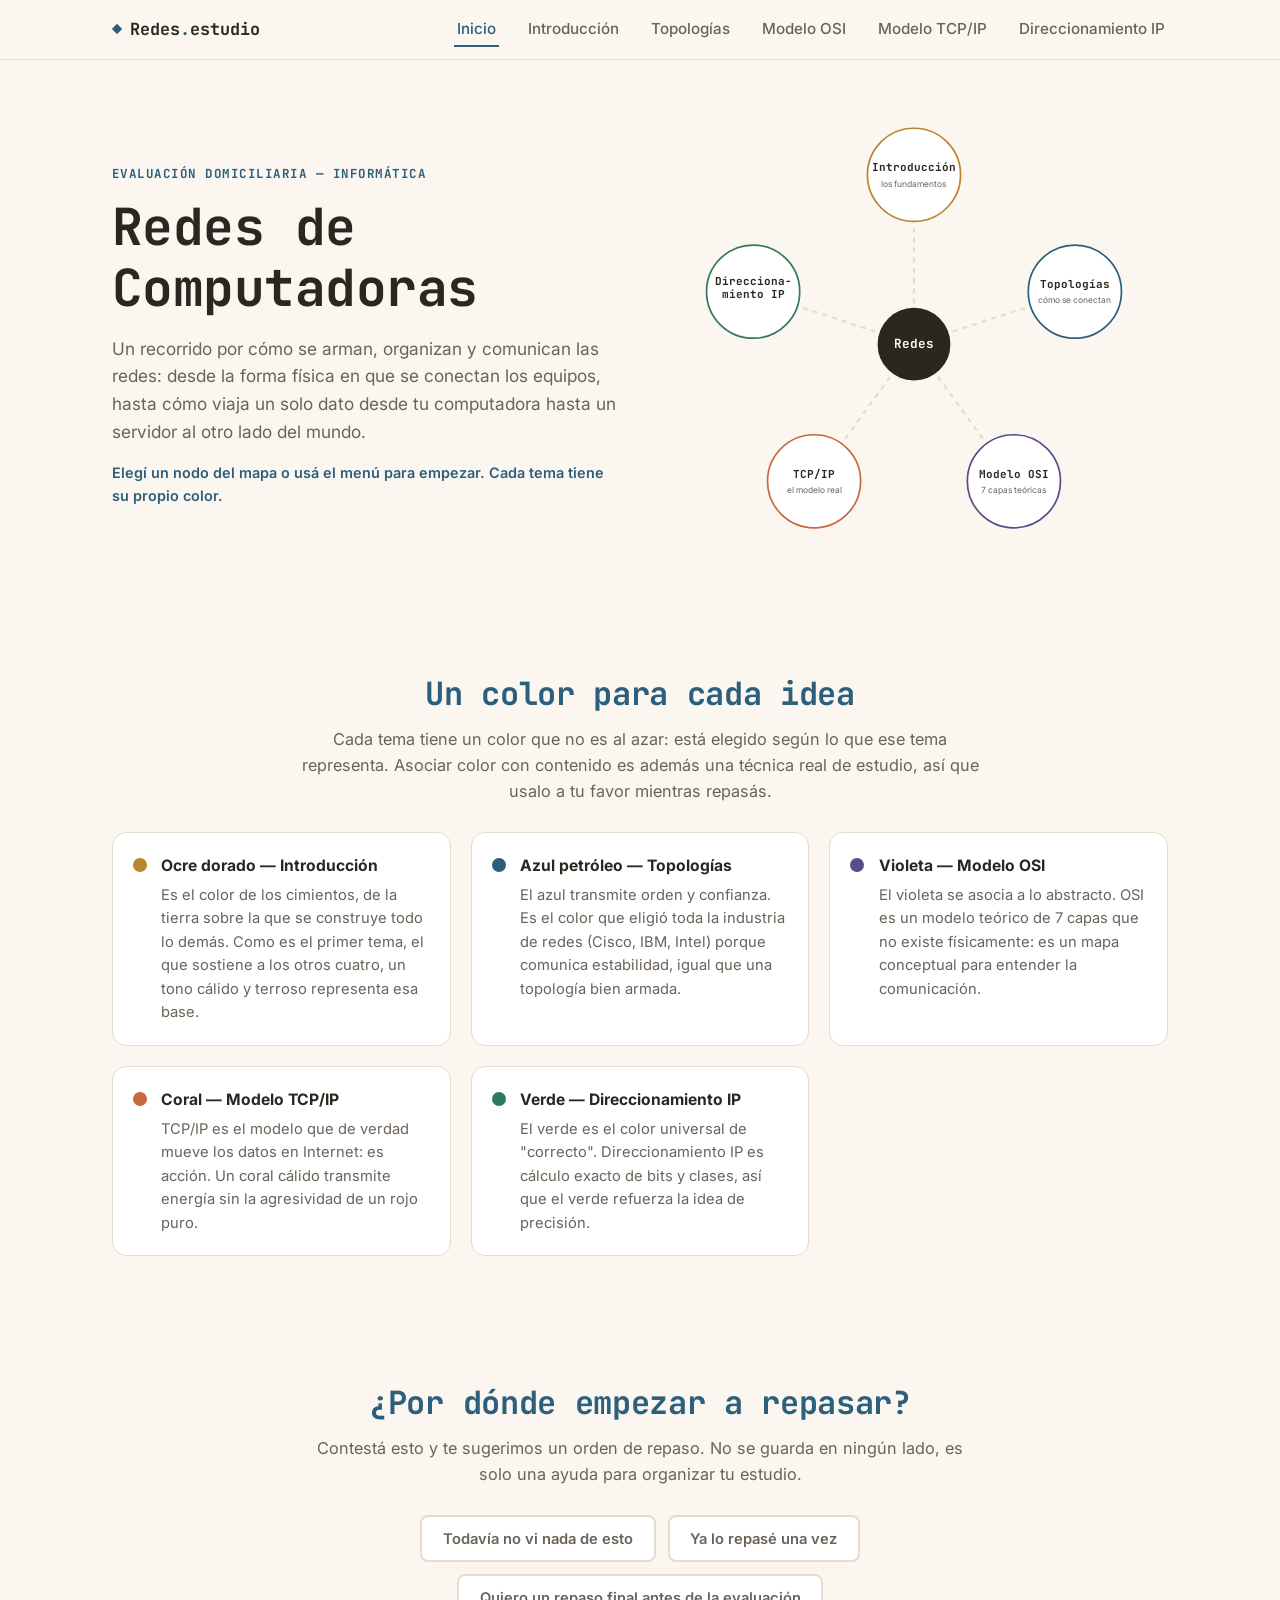
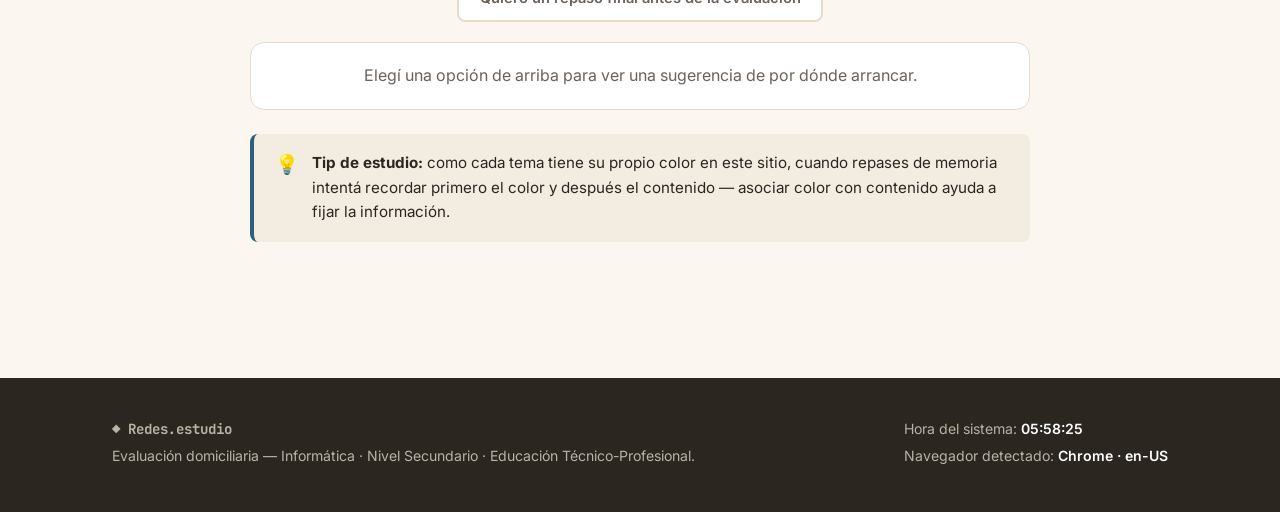
==== commit a22e0fab: "Add files via upload" ====
--- a/index.html
+++ b/index.html
@@ -7,6 +7,13 @@
   <meta name="description" content="Sitio de estudio sobre topologías, modelo OSI, modelo TCP/IP y direccionamiento IP.">
 
   <!-- Tipografías: JetBrains Mono para títulos/números, Inter para texto de lectura -->
+  <!-- Favicon: mini mapa de red con los 5 colores temáticos del sitio -->
+  <link rel="icon" type="image/svg+xml" href="favicon.svg">
+  <link rel="icon" type="image/png" sizes="32x32" href="favicon-32.png">
+  <link rel="icon" type="image/png" sizes="16x16" href="favicon-16.png">
+  <link rel="apple-touch-icon" sizes="180x180" href="apple-touch-icon.png">
+  <link rel="shortcut icon" href="favicon.ico">
+
   <link rel="preconnect" href="https://fonts.googleapis.com">
   <link href="https://fonts.googleapis.com/css2?family=JetBrains+Mono:wght@500;700;800&family=Inter:wght@400;500;600;700&display=swap" rel="stylesheet">
 
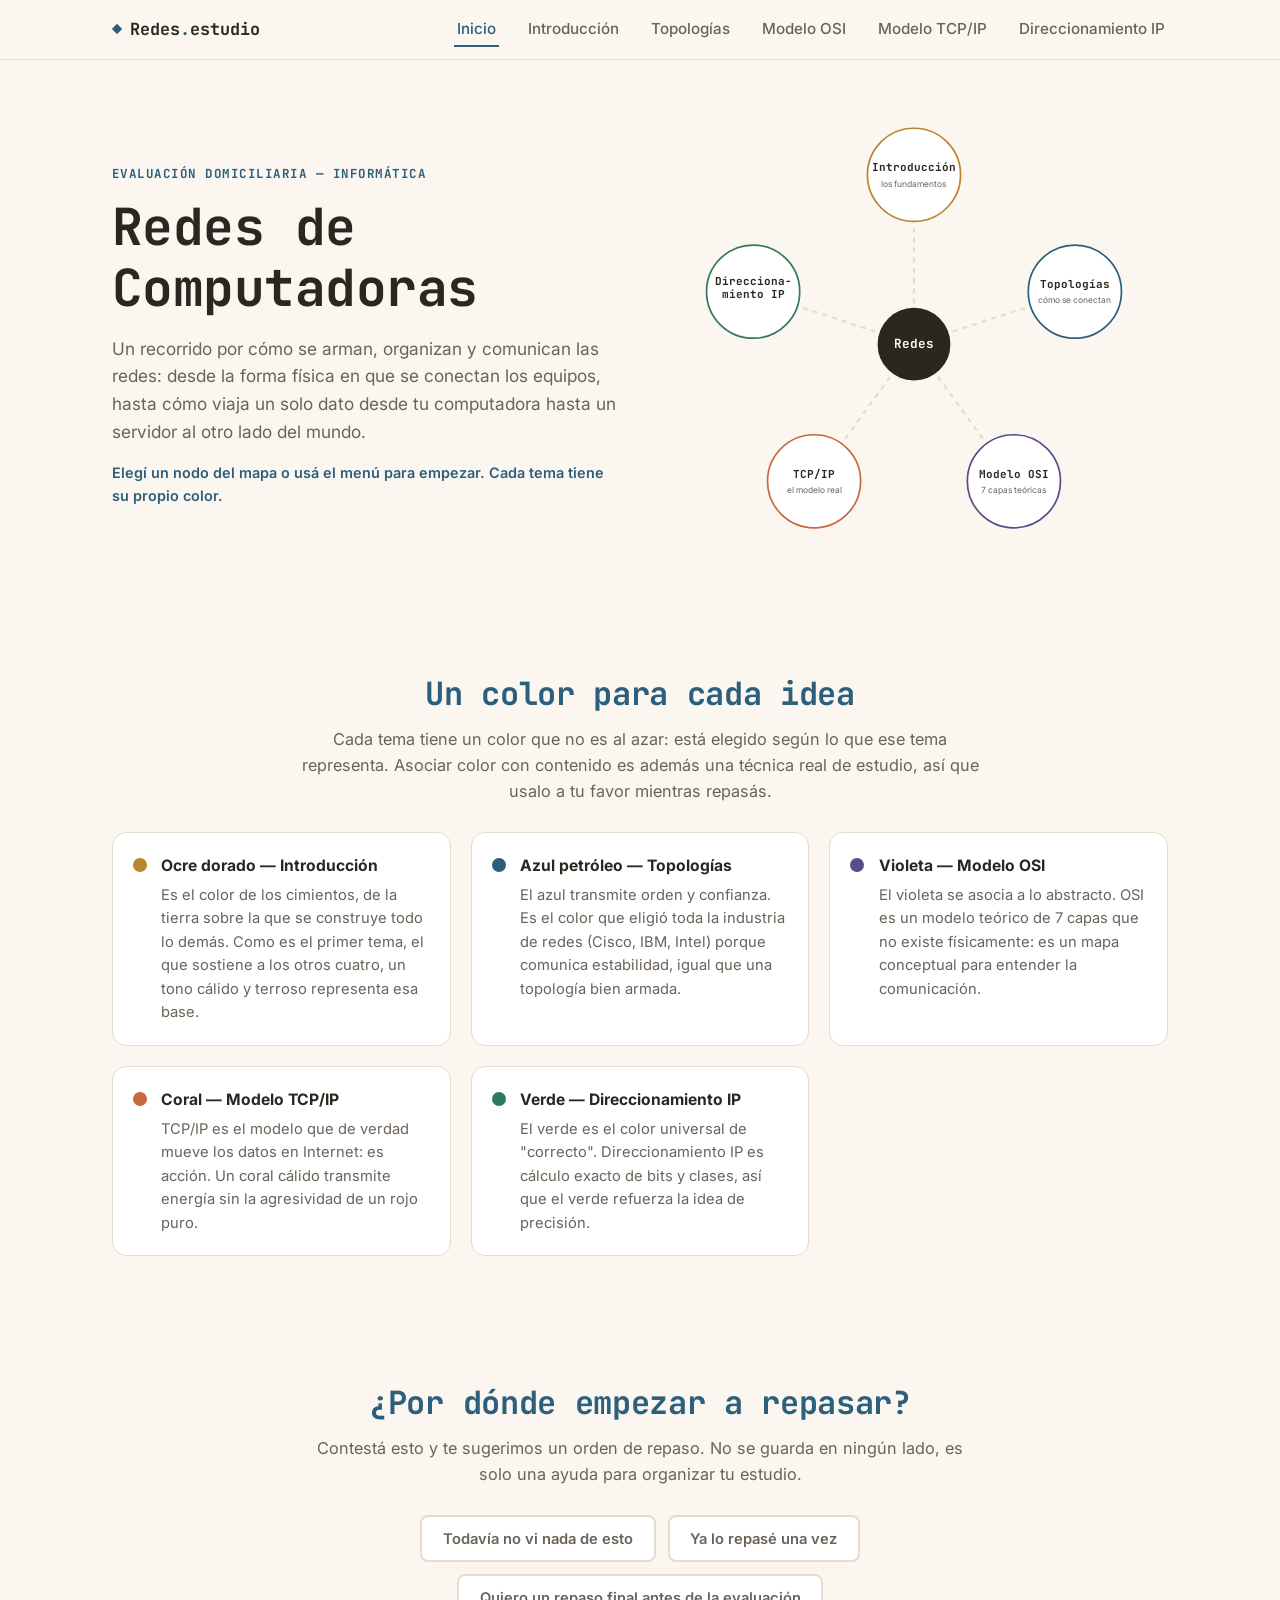
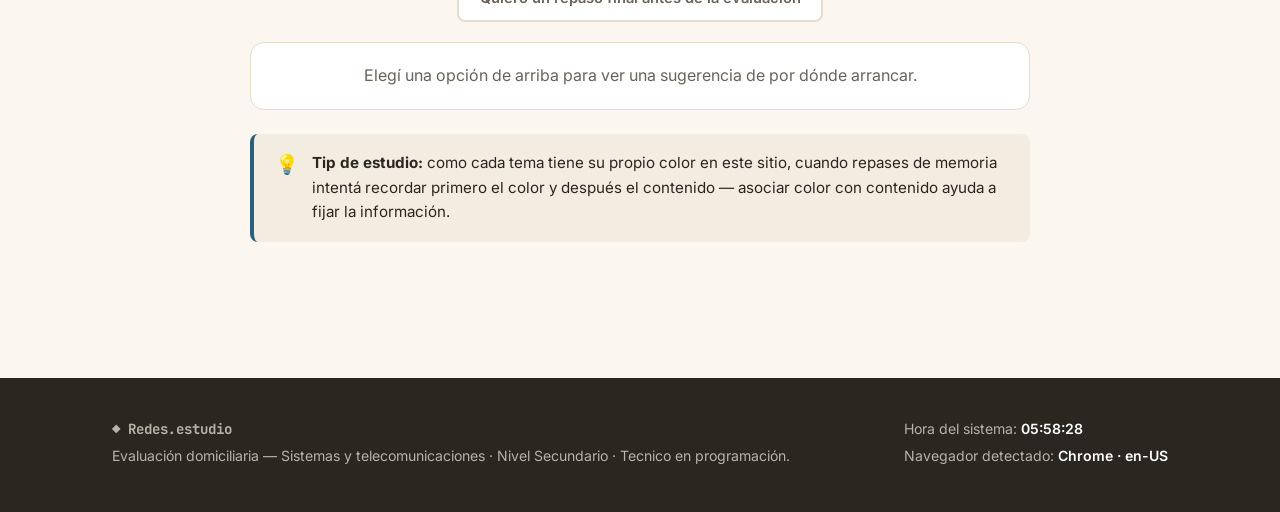
==== commit 32f19e47: "Add files via upload" ====
--- a/index.html
+++ b/index.html
@@ -210,7 +210,7 @@
     <div class="footer-grid">
       <div>
         <p class="brand-footer"><span aria-hidden="true">◆</span> Redes<em>.</em>estudio</p>
-        <p>Evaluación domiciliaria — Informática · Nivel Secundario · Educación Técnico-Profesional.</p>
+        <p>Evaluación domiciliaria — Sistemas y telecomunicaciones · Nivel Secundario · Tecnico en programación.</p>
       </div>
       <div class="footer-info">
         <p>Hora del sistema: <span id="reloj">--:--:--</span></p>
